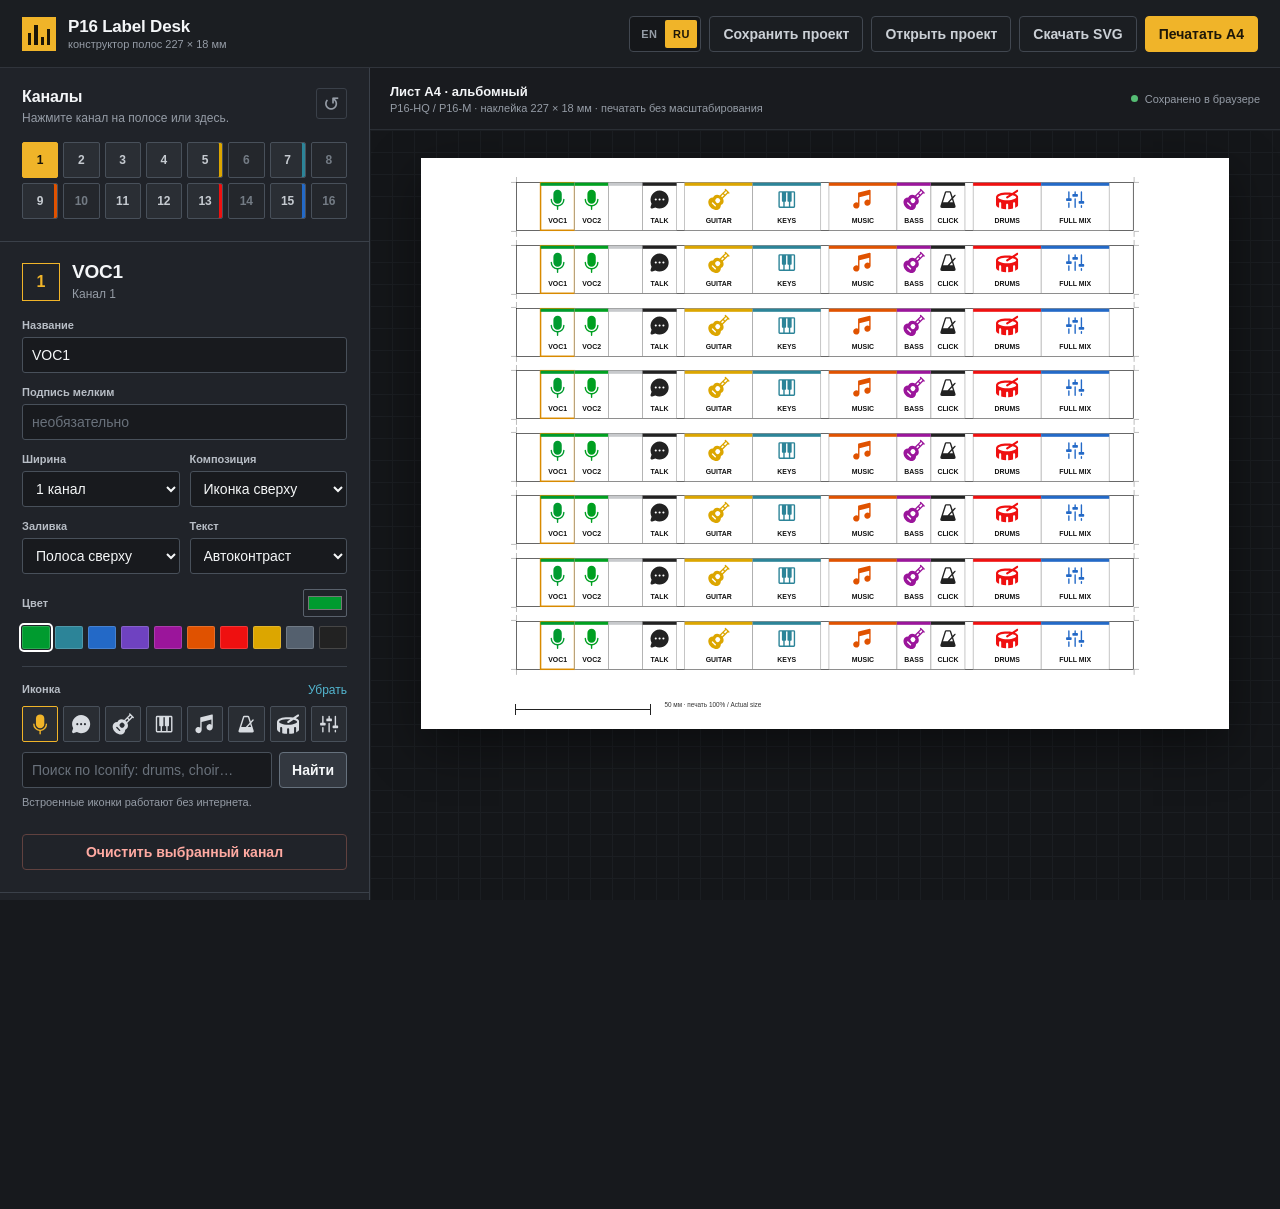
==== ru/index.html @ 227e1272 "Add SEO pages and public project documentation" ====
<!doctype html>
<html lang="ru" data-page-language="ru">
<head>
  <meta charset="utf-8">
  <meta name="viewport" content="width=device-width, initial-scale=1">
  <meta name="color-scheme" content="dark">
  <meta name="description" content="Бесплатный онлайн-конструктор полос подписей для персональных микшеров Behringer P16-M и P16-HQ. Названия каналов, иконки, цвета и точная печать на A4.">
  <meta name="robots" content="index, follow">
  <link rel="canonical" href="https://p16-labels-constructor.pages.dev/ru/">
  <link rel="alternate" hreflang="en" href="https://p16-labels-constructor.pages.dev/">
  <link rel="alternate" hreflang="ru" href="https://p16-labels-constructor.pages.dev/ru/">
  <link rel="alternate" hreflang="x-default" href="https://p16-labels-constructor.pages.dev/">
  <meta property="og:type" content="website">
  <meta property="og:site_name" content="P16 Label Desk">
  <meta property="og:title" content="Конструктор подписей Behringer P16-M / P16-HQ">
  <meta property="og:description" content="Создавайте подписи каналов с иконками и цветами, скачивайте SVG или печатайте до восьми полос точного размера на A4.">
  <meta property="og:url" content="https://p16-labels-constructor.pages.dev/ru/">
  <meta name="twitter:card" content="summary">
  <meta name="twitter:title" content="Конструктор подписей Behringer P16-M / P16-HQ">
  <meta name="twitter:description" content="Бесплатный конструктор печатных полос подписей P16 размером 227 × 18 мм.">
  <title>Конструктор подписей Behringer P16-M / P16-HQ | P16 Label Desk</title>
  <script type="application/ld+json">
    {
      "@context": "https://schema.org",
      "@type": "WebApplication",
      "name": "P16 Label Desk",
      "url": "https://p16-labels-constructor.pages.dev/ru/",
      "description": "Бесплатный онлайн-конструктор полос подписей для персональных микшеров Behringer P16-M и P16-HQ.",
      "applicationCategory": "DesignApplication",
      "operatingSystem": "Any",
      "browserRequirements": "Requires a modern browser with JavaScript",
      "inLanguage": "ru",
      "isAccessibleForFree": true,
      "offers": { "@type": "Offer", "price": "0", "priceCurrency": "USD" }
    }
  </script>
  <link rel="stylesheet" href="../styles.css?v=20260905-2">
</head>
<body>
  <header class="topbar">
    <div class="brand" aria-label="P16 Label Desk">
      <span class="brand-mark" aria-hidden="true"><i></i><i></i><i></i><i></i></span>
      <span><h1>P16 Label Desk</h1><small id="brandSubtitle">конструктор полос 227 × 18 мм</small></span>
    </div>
    <div class="top-actions">
      <div class="language-switcher" role="group" aria-label="Interface language" data-i18n-aria-label="language.label">
        <button type="button" data-language="en" aria-pressed="false">EN</button>
        <button type="button" data-language="ru" aria-pressed="true">RU</button>
      </div>
      <button class="button ghost" id="exportJson" type="button" data-i18n="actions.saveProject">Save project</button>
      <label class="button ghost file-button" for="importJson" data-i18n="actions.openProject">Open project</label>
      <input id="importJson" type="file" accept="application/json,.json" hidden>
      <button class="button ghost" id="downloadSvg" type="button" data-i18n="actions.downloadSvg">Download SVG</button>
      <button class="button primary" id="printSheet" type="button" data-i18n="actions.printA4">Print A4</button>
    </div>
  </header>

  <main class="workspace">
    <aside class="editor" aria-label="Label editor" data-i18n-aria-label="aria.editor">
      <section class="editor-section channel-section">
        <div class="section-heading">
          <div>
            <h2 data-i18n="channels.heading">Channels</h2>
            <p data-i18n="channels.hint">Select a channel here or on the strip.</p>
          </div>
          <button class="icon-button" id="resetProject" type="button" title="Reset to the default layout" aria-label="Reset to the default layout" data-i18n-title="actions.reset" data-i18n-aria-label="actions.reset">↺</button>
        </div>
        <div class="channel-grid" id="channelGrid" aria-label="Channel selection" data-i18n-aria-label="aria.channelSelection"></div>
      </section>

      <section class="editor-section selected-section">
        <div class="selected-heading">
          <span class="channel-badge" id="selectedNumber">1</span>
          <div><h2 id="selectedTitle">VOC1</h2><p id="selectedRange">Channel 1</p></div>
        </div>

        <div class="form-grid">
          <label class="field field-wide">
            <span data-i18n="fields.name">Name</span>
            <input id="channelName" data-testid="channel-name" type="text" maxlength="24" autocomplete="off">
          </label>
          <label class="field field-wide">
            <span data-i18n="fields.subtitle">Small caption</span>
            <input id="channelSubtitle" type="text" maxlength="32" placeholder="optional" data-i18n-placeholder="fields.optional" autocomplete="off">
          </label>
          <label class="field">
            <span data-i18n="fields.width">Width</span>
            <select id="channelSpan">
              <option value="1" data-i18n="span.one">1 channel</option>
              <option value="2" data-i18n="span.two">2 channels</option>
            </select>
          </label>
          <label class="field">
            <span data-i18n="fields.layout">Layout</span>
            <select id="channelLayout">
              <option value="stack" data-i18n="layout.stack">Icon above</option>
              <option value="left" data-i18n="layout.left">Icon on the left</option>
              <option value="text" data-i18n="layout.text">Text only</option>
              <option value="icon" data-i18n="layout.icon">Icon only</option>
            </select>
          </label>
          <label class="field">
            <span data-i18n="fields.fill">Fill</span>
            <select id="channelFill">
              <option value="top" data-i18n="fill.top">Top bar</option>
              <option value="bottom" data-i18n="fill.bottom">Bottom bar</option>
              <option value="full" data-i18n="fill.full">Full</option>
              <option value="soft" data-i18n="fill.soft">Soft background</option>
              <option value="outline" data-i18n="fill.outline">Colored outline</option>
              <option value="icon" data-i18n="fill.icon">Icon only</option>
            </select>
          </label>
          <label class="field">
            <span data-i18n="fields.text">Text</span>
            <select id="channelTextColor">
              <option value="auto" data-i18n="text.auto">Auto contrast</option>
              <option value="dark" data-i18n="text.dark">Dark</option>
              <option value="light" data-i18n="text.light">White</option>
              <option value="color" data-i18n="text.color">Match icon color</option>
            </select>
          </label>
        </div>

        <div class="color-row">
          <label class="color-field"><span data-i18n="fields.color">Color</span><input id="channelColor" type="color"></label>
          <div class="swatches" id="colorSwatches" aria-label="Color presets" data-i18n-aria-label="aria.colorPresets"></div>
        </div>

        <div class="icon-editor">
          <div class="field-label-row"><span data-i18n="fields.icon">Icon</span><button id="removeIcon" class="text-button" type="button" data-i18n="actions.remove">Remove</button></div>
          <div class="icon-grid" id="builtinIcons" aria-label="Recommended icons" data-i18n-aria-label="aria.recommendedIcons"></div>
          <form class="icon-search" id="iconSearchForm">
            <input id="iconSearch" type="search" placeholder="Search Iconify: drums, choir…" data-i18n-placeholder="icons.searchPlaceholder" autocomplete="off">
            <button class="button small" type="submit" data-i18n="actions.search">Search</button>
          </form>
          <p class="search-status" id="searchStatus" data-default-status="true">Built-in icons work offline.</p>
          <div class="icon-grid search-results" id="iconResults" aria-live="polite"></div>
        </div>

        <button class="button danger-quiet" id="clearChannel" type="button" data-i18n="actions.clearChannel">Clear selected channel</button>
      </section>

      <section class="editor-section global-section">
        <div class="section-heading"><div><h2 data-i18n="sheet.heading">Whole sheet</h2><p data-i18n="sheet.hint">Settings shared by all labels.</p></div></div>
        <div class="form-grid">
          <p class="geometry-note field-wide" id="geometrySummary">227 × 18 mm · channel 12.5 mm · group gap 3 mm</p>
          <label class="field">
            <span data-i18n="fields.font">Font</span>
            <select id="fontFamily">
              <option value="narrow">Arial Narrow</option>
              <option value="neutral">Arial</option>
              <option value="humanist">Trebuchet</option>
              <option value="serif">Georgia</option>
              <option value="mono">Courier</option>
              <option value="display">Impact</option>
            </select>
          </label>
          <label class="field">
            <span data-i18n="fields.copies">Copies on A4</span>
            <select id="copies">
              <option>1</option><option>2</option><option>3</option><option>4</option>
              <option>5</option><option>6</option><option>7</option><option selected>8</option>
            </select>
          </label>
          <label class="field field-wide range-field">
            <span><span data-i18n="fields.titleSize">Name size</span> <output id="titleSizeValue">2.55 mm</output></span>
            <input id="titleSize" type="range" min="1.8" max="3.6" step="0.05" value="2.55">
          </label>
          <label class="field field-wide range-field">
            <span><span data-i18n="fields.iconSize">Icon size</span> <output id="iconSizeValue">8.2 mm</output></span>
            <input id="iconSize" type="range" min="5" max="10.5" step="0.1" value="8.2">
          </label>
        </div>
        <div class="switch-list">
          <label class="switch"><input id="uppercase" type="checkbox" checked><span class="switch-track"></span><span class="switch-copy" data-i18n="fields.uppercase">Uppercase name</span></label>
          <label class="switch"><input id="showCalibration" type="checkbox" checked><span class="switch-track"></span><span class="switch-copy" data-i18n="fields.calibration">50 mm calibration ruler</span></label>
        </div>
      </section>

      <section class="editor-section about-section" aria-labelledby="aboutHeading">
        <h2 id="aboutHeading" data-i18n="about.heading">Печатные подписи для персональных микшеров Behringer P16</h2>
        <p data-i18n="about.intro">Создайте полосу подписей каналов размером 227 × 18 мм для персональных мониторных микшеров Behringer P16-M и P16-HQ. Добавьте названия, мелкие подписи, иконки и цвета, затем скачайте SVG или напечатайте до восьми полос на одном листе A4.</p>
        <ol>
          <li data-i18n="about.stepOne">Выберите канал и введите его название.</li>
          <li data-i18n="about.stepTwo">Выберите иконку, цвет и композицию.</li>
          <li data-i18n="about.stepThree">Печатайте в масштабе 100% / Actual size и проверьте линейку 50 мм.</li>
        </ol>
        <p class="about-links">
          <a href="/" hreflang="en">English version</a>
          <a href="https://github.com/boochamoocha/p16-labels-constructor" rel="external" data-i18n="about.source">Исходный код на GitHub</a>
        </p>
        <p class="disclaimer" data-i18n="about.disclaimer">Неофициальный инструмент сообщества. Не связан с Behringer или Music Tribe.</p>
      </section>
    </aside>

    <section class="canvas" aria-label="Print preview" data-i18n-aria-label="aria.printPreview">
      <div class="canvas-toolbar">
        <div>
          <strong data-i18n="preview.heading">A4 sheet · landscape</strong>
          <span id="stripDescription">P16-HQ / P16-M · 227 × 18 mm label · print at actual size</span>
        </div>
        <div class="save-state" id="saveState"><span class="save-dot"></span><span id="saveStateText">Saved in browser</span></div>
      </div>
      <div class="sheet-stage">
        <div class="sheet" id="printSheetPreview" aria-label="A4 sheet with label strips" data-i18n-aria-label="aria.printSheet"></div>
      </div>
    </section>
  </main>

  <div class="toast" id="toast" role="status" aria-live="polite"></div>
  <script src="../app.js?v=20260905-2"></script>
</body>
</html>
---- styles.css ----
:root {
  color-scheme: dark;
  --ink: #f4f6f8;
  --muted: #959ca6;
  --panel: #202329;
  --panel-2: #292d34;
  --panel-3: #333840;
  --line: #3a4049;
  --line-hot: #66717d;
  --paper: #fff;
  --amber: #f0b429;
  --amber-dark: #1d1708;
  --cyan: #53b7d1;
  --danger: #ff6b5e;
  --shadow: 0 22px 70px rgba(0, 0, 0, .46);
  --ui-font: Inter, "SF Pro Text", -apple-system, BlinkMacSystemFont, "Segoe UI", sans-serif;
}

* { box-sizing: border-box; }

html, body { min-height: 100%; }

body {
  margin: 0;
  background: #17191d;
  color: var(--ink);
  font-family: var(--ui-font);
  font-size: 14px;
  overflow: hidden;
}

button, input, select { font: inherit; }
button, label[for], select, input[type="color"], input[type="range"] { cursor: pointer; }

button:focus-visible,
input:focus-visible,
select:focus-visible,
label[for]:focus-visible {
  outline: 2px solid var(--cyan);
  outline-offset: 2px;
}

.topbar {
  height: 68px;
  display: flex;
  align-items: center;
  justify-content: space-between;
  gap: 24px;
  padding: 0 22px;
  background: #1b1e22;
  border-bottom: 1px solid #30343b;
}

.brand { display: flex; align-items: center; gap: 12px; min-width: 245px; }
.brand h1 { display: block; margin: 0; font-size: 17px; line-height: 1.15; letter-spacing: -.2px; }
.brand small { display: block; margin-top: 2px; color: var(--muted); font-size: 11px; }
.brand-mark { width: 34px; height: 34px; display: flex; align-items: end; gap: 3px; padding: 6px; background: var(--amber); }
.brand-mark i { display: block; width: 4px; background: var(--amber-dark); }
.brand-mark i:nth-child(1) { height: 12px; }
.brand-mark i:nth-child(2) { height: 20px; }
.brand-mark i:nth-child(3) { height: 8px; }
.brand-mark i:nth-child(4) { height: 16px; }

.top-actions { display: flex; align-items: center; gap: 8px; }
.language-switcher {
  display: inline-flex;
  padding: 3px;
  border: 1px solid #414750;
  border-radius: 4px;
  background: #15171a;
}
.language-switcher button {
  min-width: 32px;
  min-height: 28px;
  border: 0;
  border-radius: 2px;
  background: transparent;
  color: var(--muted);
  font-size: 11px;
  font-weight: 750;
  letter-spacing: .4px;
}
.language-switcher button:hover { color: #fff; }
.language-switcher button.active { background: var(--amber); color: var(--amber-dark); }
.button {
  min-height: 36px;
  border: 1px solid var(--line-hot);
  border-radius: 4px;
  padding: 8px 13px;
  background: var(--panel-3);
  color: var(--ink);
  font-weight: 650;
  line-height: 1;
}
.button:hover { border-color: #8a96a2; background: #3b414a; }
.button.ghost { background: transparent; color: #cbd0d6; border-color: #414750; }
.button.ghost:hover { background: #292d33; color: #fff; }
.button.primary { border-color: var(--amber); background: var(--amber); color: var(--amber-dark); }
.button.primary:hover { background: #ffc13e; }
.button.small { min-height: 34px; padding: 7px 12px; }
.file-button { display: inline-flex; align-items: center; }
.icon-button { width: 31px; height: 31px; border: 1px solid var(--line); background: transparent; color: var(--muted); border-radius: 3px; font-size: 20px; line-height: 1; }
.icon-button:hover { color: #fff; border-color: var(--line-hot); }
.text-button { border: 0; padding: 0; background: transparent; color: var(--cyan); font-size: 12px; }
.text-button:hover { text-decoration: underline; }
.danger-quiet { width: 100%; margin-top: 14px; color: #ffaaa2; border-color: #60413f; background: transparent; }
.danger-quiet:hover { border-color: #92504b; background: #392624; }

.workspace {
  height: calc(100vh - 68px);
  display: grid;
  grid-template-columns: 370px minmax(0, 1fr);
}

.editor {
  overflow-y: auto;
  background: var(--panel);
  border-right: 1px solid var(--line);
  scrollbar-color: #4d545f transparent;
}

.editor-section { padding: 20px 22px 22px; border-bottom: 1px solid var(--line); }
.editor-section:last-child { border-bottom: 0; }
.section-heading { display: flex; justify-content: space-between; align-items: start; gap: 16px; margin-bottom: 15px; }
.section-heading h1, .section-heading h2 { margin: 0; font-size: 16px; font-weight: 720; letter-spacing: -.15px; }
.section-heading p { margin: 4px 0 0; color: var(--muted); font-size: 12px; line-height: 1.4; }

.about-section { color: #c7ccd2; }
.about-section h2 { margin: 0 0 10px; color: #f4f6f8; font-size: 15px; line-height: 1.35; }
.about-section p, .about-section li { font-size: 12px; line-height: 1.55; }
.about-section p { margin: 0 0 10px; }
.about-section ol { margin: 0 0 13px; padding-left: 20px; }
.about-section li + li { margin-top: 4px; }
.about-links { display: flex; flex-wrap: wrap; gap: 7px 14px; }
.about-links a { color: var(--cyan); text-underline-offset: 2px; }
.about-section .disclaimer { margin: 13px 0 0; color: var(--muted); font-size: 10px; }

.channel-grid { display: grid; grid-template-columns: repeat(8, 1fr); gap: 5px; }
.channel-button {
  aspect-ratio: 1;
  border: 1px solid #48505a;
  border-radius: 2px;
  background: #2a2e34;
  color: #c5cad0;
  font-size: 12px;
  font-weight: 750;
}
.channel-button:hover { border-color: #7a8590; color: #fff; }
.channel-button.active { border-color: var(--amber); background: var(--amber); color: #17130a; }
.channel-button.linked { box-shadow: inset -3px 0 0 var(--channel-color, #777); }
.channel-button.consumed { color: #737b84; background: #24272c; }

.selected-heading { display: flex; align-items: center; gap: 12px; margin-bottom: 18px; }
.selected-heading h2 { margin: 0; font-size: 19px; line-height: 1.1; letter-spacing: -.25px; }
.selected-heading p { margin: 4px 0 0; color: var(--muted); font-size: 12px; }
.channel-badge { width: 38px; height: 38px; display: grid; place-items: center; border: 1px solid var(--amber); color: var(--amber); font-size: 16px; font-weight: 800; }

.form-grid { display: grid; grid-template-columns: 1fr 1fr; gap: 13px 10px; }
.field { display: grid; gap: 6px; min-width: 0; }
.field-wide { grid-column: 1 / -1; }
.field > span, .color-field > span, .field-label-row > span { color: #b7bdc5; font-size: 11px; font-weight: 650; }
.field input[type="text"], .field input[type="search"], .field select, .icon-search input, select {
  width: 100%;
  min-height: 36px;
  border: 1px solid #48505a;
  border-radius: 3px;
  padding: 7px 9px;
  background: #181a1e;
  color: #f5f7f8;
}
.field input::placeholder, .icon-search input::placeholder { color: #69717b; }
.field input:hover, .field select:hover, .icon-search input:hover { border-color: #68737f; }
.field input:focus, .field select:focus, .icon-search input:focus { border-color: var(--cyan); }

.range-field > span { display: flex; justify-content: space-between; }
.range-field output { color: var(--amber); font-variant-numeric: tabular-nums; }
input[type="range"] { width: 100%; accent-color: var(--amber); }
.geometry-note {
  margin: -5px 0 1px;
  padding-left: 9px;
  border-left: 2px solid #69737e;
  color: var(--muted);
  font-size: 11px;
  line-height: 1.45;
}

.color-row { margin-top: 15px; display: grid; gap: 9px; }
.color-field { display: flex; align-items: center; justify-content: space-between; }
.color-field input { width: 44px; height: 28px; border: 1px solid #59616c; border-radius: 2px; padding: 2px; background: transparent; }
.swatches { display: grid; grid-template-columns: repeat(10, 1fr); gap: 5px; }
.swatch { height: 23px; border: 1px solid rgba(255,255,255,.16); border-radius: 2px; background: var(--swatch); }
.swatch:hover, .swatch.active { outline: 2px solid #fff; outline-offset: 1px; }

.icon-editor { margin-top: 17px; padding-top: 16px; border-top: 1px solid var(--line); }
.field-label-row { display: flex; justify-content: space-between; margin-bottom: 9px; }
.icon-grid { display: grid; grid-template-columns: repeat(8, 1fr); gap: 5px; }
.icon-choice {
  aspect-ratio: 1;
  display: grid;
  place-items: center;
  min-width: 0;
  padding: 6px;
  border: 1px solid #48505a;
  border-radius: 2px;
  background: #292d33;
  color: #d8dce1;
}
.icon-choice:hover { border-color: #7e8994; background: #333840; }
.icon-choice.active { border-color: var(--amber); color: var(--amber); }
.icon-choice svg, .icon-choice img { width: 100%; height: 100%; object-fit: contain; }
.icon-search { display: grid; grid-template-columns: 1fr auto; gap: 7px; margin-top: 10px; }
.search-status { min-height: 17px; margin: 7px 0 8px; color: var(--muted); font-size: 11px; line-height: 1.4; }
.search-results:empty { display: none; }

.switch-list { display: grid; gap: 10px; margin-top: 16px; }
.switch { display: flex; align-items: center; gap: 9px; color: #c5cad0; font-size: 12px; }
.switch input { position: absolute; opacity: 0; pointer-events: none; }
.switch-track { position: relative; width: 33px; height: 19px; border-radius: 20px; background: #4a515b; flex: none; }
.switch-track::after { content: ""; position: absolute; top: 3px; left: 3px; width: 13px; height: 13px; border-radius: 50%; background: #fff; transition: transform .15s ease; }
.switch-copy { min-width: 0; }
.switch input:checked + .switch-track { background: var(--amber); }
.switch input:checked + .switch-track::after { transform: translateX(14px); background: #211b0b; }
.switch input:focus-visible + .switch-track { outline: 2px solid var(--cyan); outline-offset: 2px; }

.canvas { min-width: 0; display: grid; grid-template-rows: auto 1fr; background: #121417; }
.canvas-toolbar { min-height: 62px; display: flex; align-items: center; justify-content: space-between; gap: 18px; padding: 11px 20px; border-bottom: 1px solid #2a2e34; background: #191b1f; }
.canvas-toolbar strong { display: block; font-size: 13px; }
.canvas-toolbar span { display: block; margin-top: 3px; color: var(--muted); font-size: 11px; }
.save-state { display: flex; align-items: center; gap: 7px; color: #9098a2; font-size: 11px; white-space: nowrap; }
.save-state > .save-dot { width: 7px; height: 7px; margin: 0; border-radius: 50%; background: #55bd74; }
.save-state > #saveStateText { margin: 0; }
.save-state.saving > .save-dot { background: var(--amber); }

.sheet-stage {
  min-width: 0;
  overflow: auto;
  display: grid;
  place-items: start center;
  padding: 28px;
  background-color: #141619;
  background-image: linear-gradient(#1b1e22 1px, transparent 1px), linear-gradient(90deg, #1b1e22 1px, transparent 1px);
  background-size: 22px 22px;
  scrollbar-color: #4d545f transparent;
}

.sheet {
  position: relative;
  width: 297mm;
  height: 210mm;
  flex: none;
  padding-top: 7mm;
  display: flex;
  flex-direction: column;
  align-items: center;
  gap: 1mm;
  background: var(--paper);
  color: #111;
  box-shadow: var(--shadow);
  zoom: .72;
}

.strip-cut {
  position: relative;
  width: var(--cut-width, 231mm);
  height: var(--cut-height, 22mm);
  flex: none;
}
.strip-cut > .label-strip { position: absolute; left: 2mm; top: 2mm; width: var(--strip-width, 227mm); height: var(--strip-height, 18mm); overflow: visible; }
.strip-cut > .crop-layer { position: absolute; inset: 0; width: var(--cut-width, 231mm); height: var(--cut-height, 22mm); pointer-events: none; }
.label-hit { cursor: pointer; }
.label-hit:hover .label-frame { stroke: #008db3 !important; stroke-width: .45 !important; }
.label-hit.selected .label-frame { stroke: #d88a00 !important; stroke-width: .55 !important; }

.calibration {
  position: absolute;
  left: 34.5mm;
  bottom: 7mm;
  display: flex;
  align-items: center;
  gap: 5mm;
  font: 2.35mm/1 Arial, sans-serif;
  color: #333;
}
.calibration-line { position: relative; width: 50mm; height: 4mm; border-bottom: .25mm solid #222; }
.calibration-line::before, .calibration-line::after { content: ""; position: absolute; bottom: -2mm; width: .25mm; height: 4mm; background: #222; }
.calibration-line::before { left: 0; }
.calibration-line::after { right: 0; }

.toast {
  position: fixed;
  right: 18px;
  bottom: 18px;
  z-index: 20;
  max-width: 360px;
  padding: 11px 14px;
  border-left: 3px solid var(--amber);
  background: #2b3036;
  color: #fff;
  box-shadow: 0 12px 30px rgba(0,0,0,.35);
  opacity: 0;
  transform: translateY(8px);
  pointer-events: none;
  transition: opacity .16s ease, transform .16s ease;
}
.toast.show { opacity: 1; transform: translateY(0); }

@media (max-width: 1180px) {
  .top-actions .ghost { display: none; }
  .workspace { grid-template-columns: 340px minmax(0, 1fr); }
  .sheet { zoom: .58; }
}

@media (max-width: 820px) {
  body { overflow: auto; }
  .topbar { height: auto; min-height: 66px; padding: 10px 14px; }
  .brand small { display: none; }
  .top-actions { margin-left: auto; }
  .top-actions .button { display: none; }
  .top-actions .primary { display: inline-flex; }
  .workspace { height: auto; grid-template-columns: 1fr; }
  .editor { overflow: visible; border-right: 0; }
  .canvas { min-height: 540px; }
  .canvas-toolbar { align-items: start; }
  .save-state { display: none; }
  .sheet-stage { padding: 18px 8px; justify-items: center; }
  .sheet { zoom: .42; }
}

@media (prefers-reduced-motion: reduce) {
  *, *::before, *::after { transition-duration: .001ms !important; }
}

@page { size: A4 landscape; margin: 0; }

@media print {
  :root { color-scheme: light; }
  html, body { width: 297mm; height: 210mm; margin: 0; overflow: visible; background: #fff; }
  .topbar, .editor, .canvas-toolbar, .toast { display: none !important; }
  .workspace, .canvas, .sheet-stage {
    display: block;
    width: 297mm;
    height: auto;
    min-height: 210mm;
    margin: 0;
    padding: 0;
    overflow: visible;
    background: #fff;
  }
  .sheet {
    display: block;
    width: 297mm;
    height: 210mm;
    margin: 0;
    padding-top: 7mm;
    overflow: hidden;
    box-shadow: none;
    zoom: 1;
    transform: none;
  }
  .strip-cut {
    margin: 0 auto 1mm;
    break-inside: avoid;
    page-break-inside: avoid;
  }
  .strip-cut:last-of-type { margin-bottom: 0; }
  .label-hit { cursor: default; }
  .label-hit:hover .label-frame, .label-hit.selected .label-frame { stroke: #8a8a8a !important; stroke-width: .18 !important; }
}
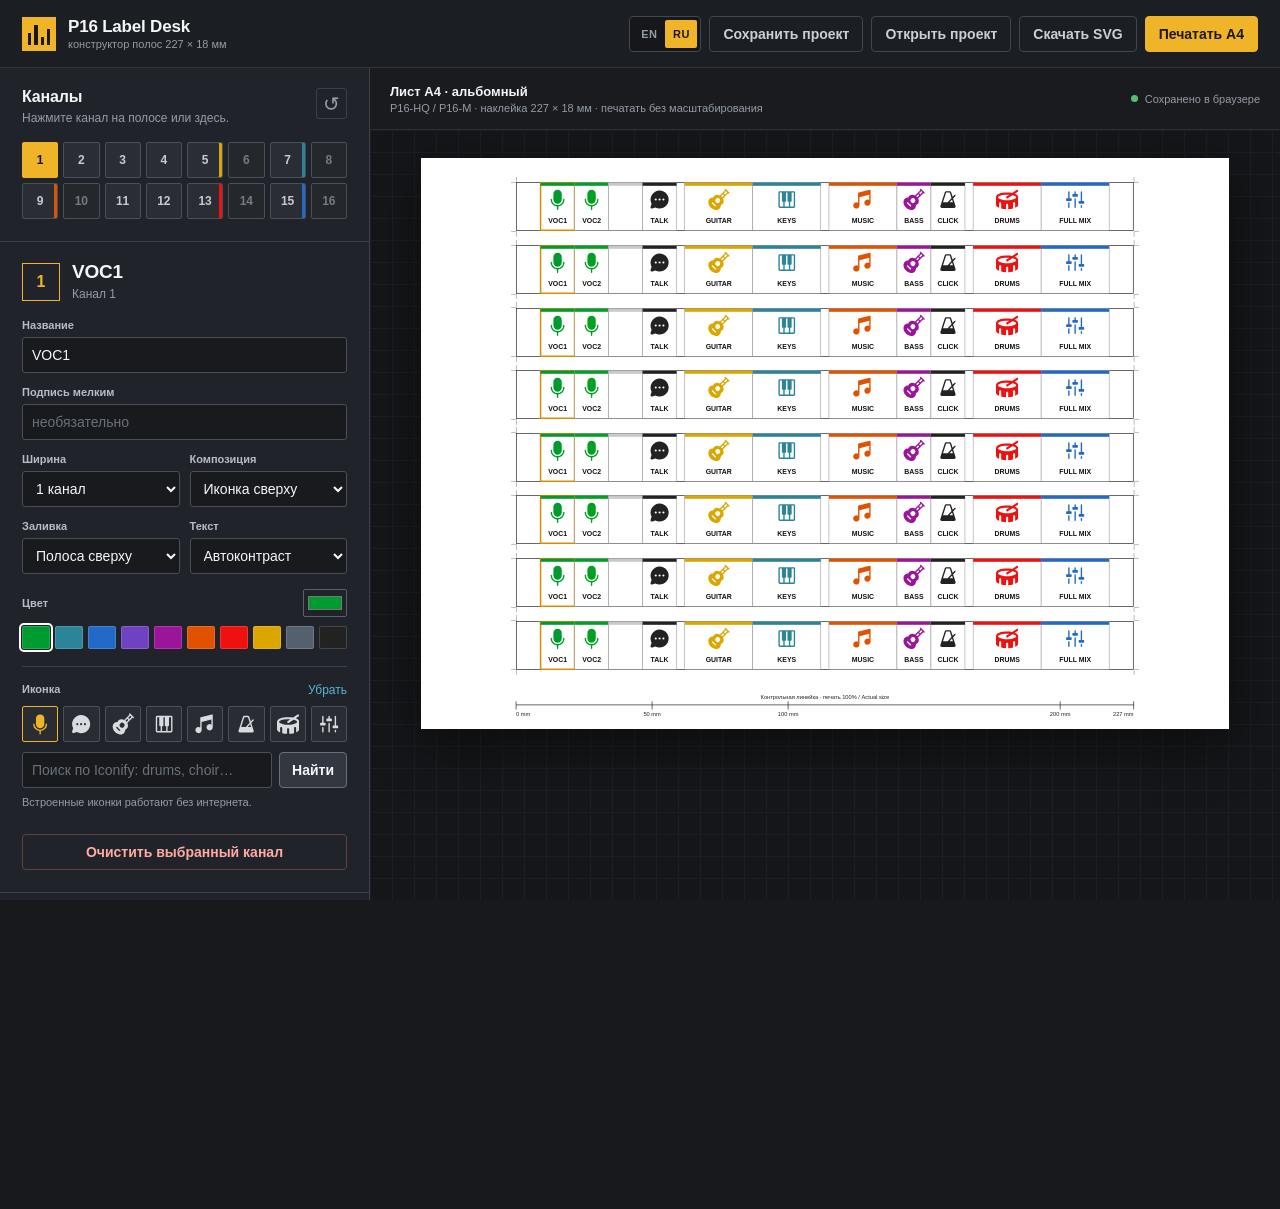
==== commit 27b001e5: "Fix print scaling and expand calibration ruler" ====
--- a/ru/index.html
+++ b/ru/index.html
@@ -34,13 +34,13 @@
       "offers": { "@type": "Offer", "price": "0", "priceCurrency": "USD" }
     }
   </script>
-  <link rel="stylesheet" href="../styles.css?v=20260905-2">
+  <link rel="stylesheet" href="../styles.css?v=20260908-1">
 </head>
 <body>
   <header class="topbar">
     <div class="brand" aria-label="P16 Label Desk">
       <span class="brand-mark" aria-hidden="true"><i></i><i></i><i></i><i></i></span>
-      <span><h1>P16 Label Desk</h1><small id="brandSubtitle">конструктор полос 227 × 18 мм</small></span>
+      <div><h1>P16 Label Desk</h1><small id="brandSubtitle">конструктор полос 227 × 18 мм</small></div>
     </div>
     <div class="top-actions">
       <div class="language-switcher" role="group" aria-label="Interface language" data-i18n-aria-label="language.label">
@@ -173,7 +173,7 @@
         </div>
         <div class="switch-list">
           <label class="switch"><input id="uppercase" type="checkbox" checked><span class="switch-track"></span><span class="switch-copy" data-i18n="fields.uppercase">Uppercase name</span></label>
-          <label class="switch"><input id="showCalibration" type="checkbox" checked><span class="switch-track"></span><span class="switch-copy" data-i18n="fields.calibration">50 mm calibration ruler</span></label>
+          <label class="switch"><input id="showCalibration" type="checkbox" checked><span class="switch-track"></span><span class="switch-copy" data-i18n="fields.calibration">227 mm calibration ruler</span></label>
         </div>
       </section>
 
@@ -208,7 +208,6 @@
   </main>
 
   <div class="toast" id="toast" role="status" aria-live="polite"></div>
-  <script src="../app.js?v=20260905-2"></script>
+  <script src="../app.js?v=20260908-1"></script>
 </body>
 </html>
-
--- a/styles.css
+++ b/styles.css
@@ -256,7 +256,6 @@
   background: var(--paper);
   color: #111;
   box-shadow: var(--shadow);
-  zoom: .72;
 }
 
 .strip-cut {
@@ -273,18 +272,13 @@
 
 .calibration {
   position: absolute;
-  left: 34.5mm;
-  bottom: 7mm;
-  display: flex;
-  align-items: center;
-  gap: 5mm;
-  font: 2.35mm/1 Arial, sans-serif;
+  left: 35mm;
+  bottom: 4mm;
+  width: 227mm;
+  height: 9mm;
   color: #333;
 }
-.calibration-line { position: relative; width: 50mm; height: 4mm; border-bottom: .25mm solid #222; }
-.calibration-line::before, .calibration-line::after { content: ""; position: absolute; bottom: -2mm; width: .25mm; height: 4mm; background: #222; }
-.calibration-line::before { left: 0; }
-.calibration-line::after { right: 0; }
+.calibration-ruler { display: block; width: 227mm; height: 9mm; overflow: visible; }
 
 .toast {
   position: fixed;
@@ -304,9 +298,16 @@
 }
 .toast.show { opacity: 1; transform: translateY(0); }
 
+@media screen {
+  .sheet { zoom: .72; }
+}
+
 @media (max-width: 1180px) {
   .top-actions .ghost { display: none; }
   .workspace { grid-template-columns: 340px minmax(0, 1fr); }
+}
+
+@media screen and (max-width: 1180px) {
   .sheet { zoom: .58; }
 }
 
@@ -323,6 +324,9 @@
   .canvas-toolbar { align-items: start; }
   .save-state { display: none; }
   .sheet-stage { padding: 18px 8px; justify-items: center; }
+}
+
+@media screen and (max-width: 820px) {
   .sheet { zoom: .42; }
 }
 
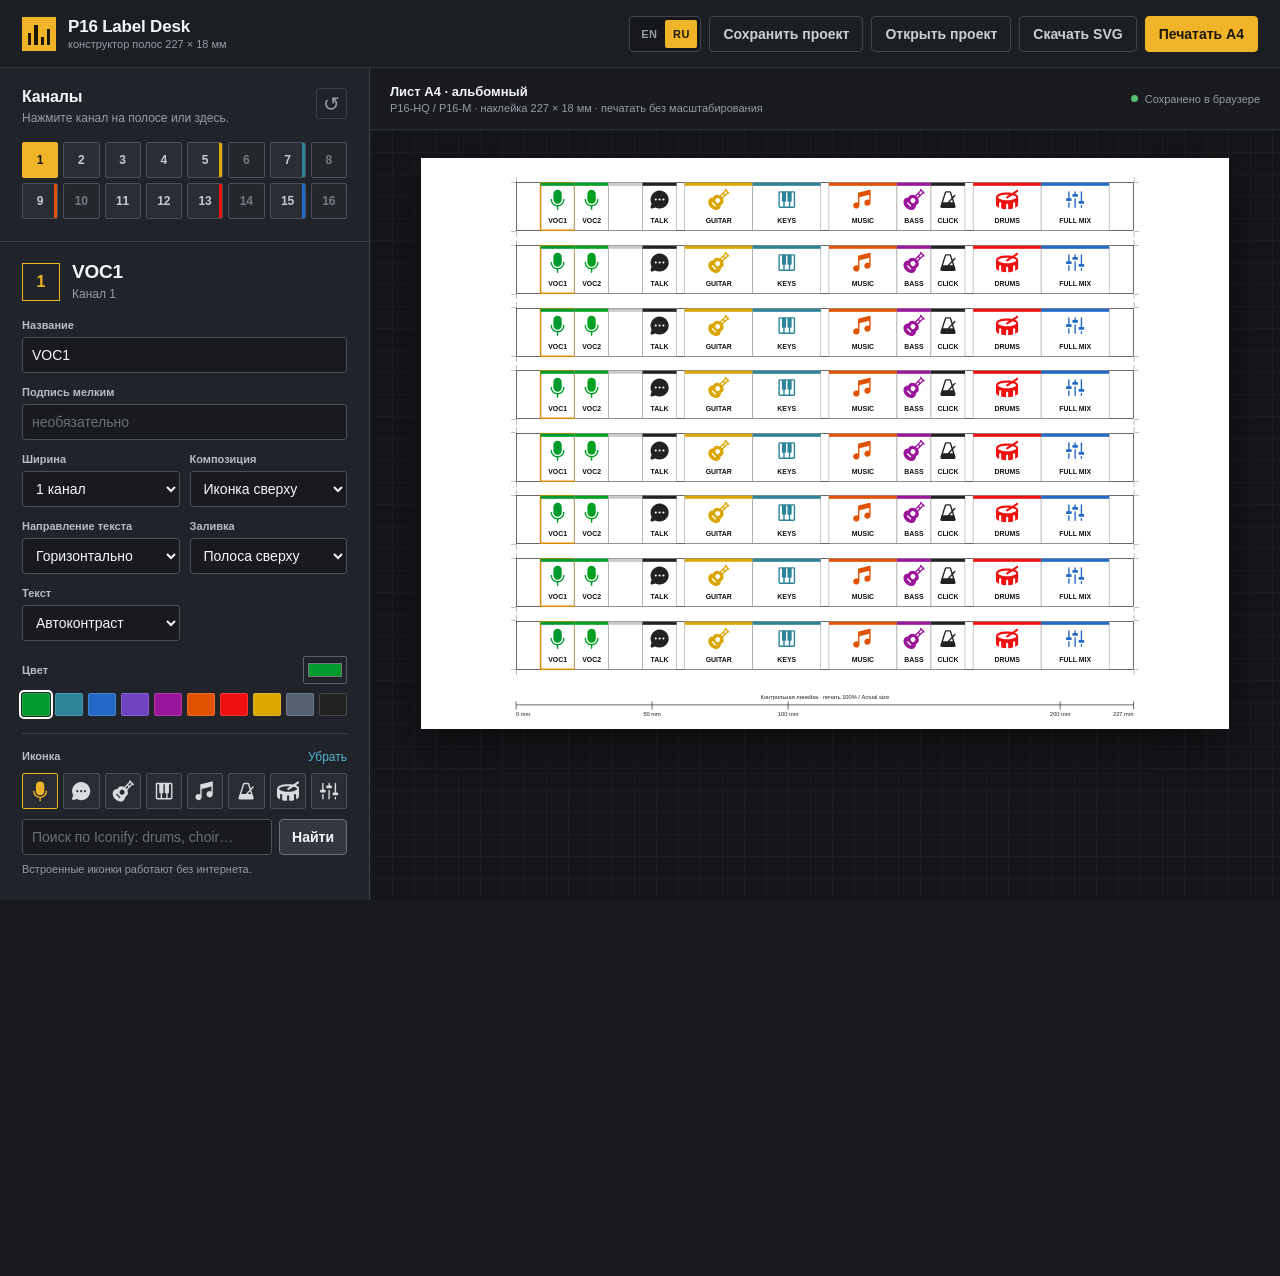
==== commit 6762cee6: "Merge 0e303145379b2cf88bd8784d8f936bcbb10184de into 27b001e52ad8f83fedd79fc2db88497e7bf14d35" ====
--- a/ru/index.html
+++ b/ru/index.html
@@ -100,6 +100,14 @@
             </select>
           </label>
           <label class="field">
+            <span data-i18n="fields.orientation">Text direction</span>
+            <select id="channelOrientation">
+              <option value="horizontal" data-i18n="orientation.horizontal">Horizontal</option>
+              <option value="vertical" data-i18n="orientation.vertical">Vertical · top to bottom</option>
+              <option value="vertical-reverse" data-i18n="orientation.verticalReverse">Vertical · bottom to top</option>
+            </select>
+          </label>
+          <label class="field">
             <span data-i18n="fields.fill">Fill</span>
             <select id="channelFill">
               <option value="top" data-i18n="fill.top">Top bar</option>
@@ -208,6 +216,6 @@
   </main>
 
   <div class="toast" id="toast" role="status" aria-live="polite"></div>
-  <script src="../app.js?v=20260908-1"></script>
+  <script src="../app.js?v=20261104-2"></script>
 </body>
 </html>
